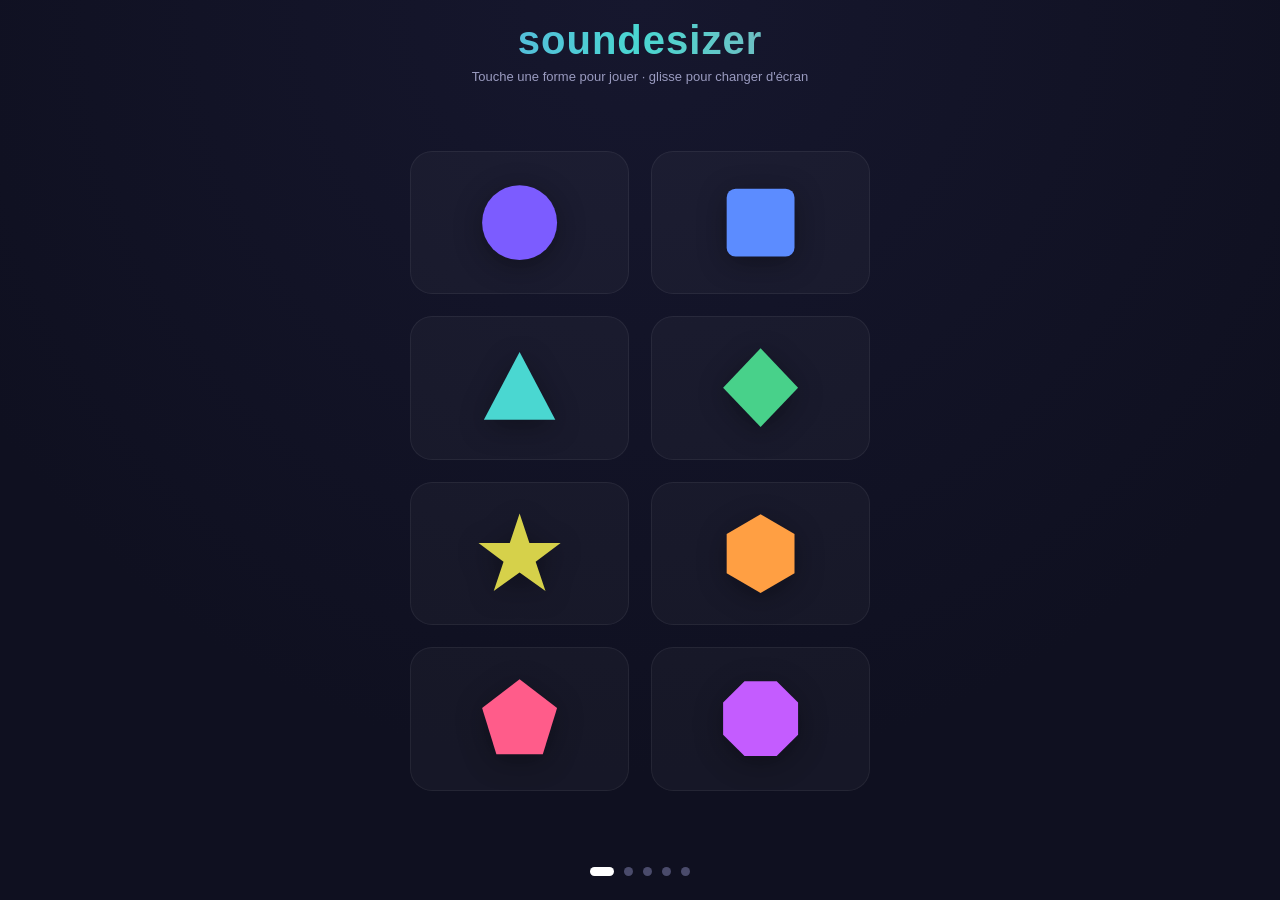
==== index.html @ 0e0ec76b "Add swipeable 5-screen sound toy with 40 unique shapes - Grille de 8 formes par écran, sons synthéti" ====
<!DOCTYPE html>
<html lang="fr">
<head>
  <meta charset="UTF-8" />
  <meta name="viewport" content="width=device-width, initial-scale=1.0, maximum-scale=1.0, user-scalable=no" />
  <meta name="theme-color" content="#0f1020" />
  <title>soundesizer</title>
  <link rel="stylesheet" href="style.css" />
</head>
<body>
  <header class="topbar">
    <h1 class="logo">soundesizer</h1>
    <p class="hint">Touche une forme pour jouer · glisse pour changer d'écran</p>
  </header>

  <main class="stage">
    <!-- Les écrans (slides) sont générés par app.js -->
    <div class="viewport">
      <div class="track" id="track"></div>
    </div>

    <!-- Indicateurs de swipe (dots) -->
    <div class="dots" id="dots"></div>
  </main>

  <script src="app.js"></script>
</body>
</html>
---- style.css ----
:root {
  --bg: #0f1020;
  --bg-2: #16172e;
  --fg: #f4f4ff;
  --muted: #8b8bca;
  --dot: #4a4b6b;
  --dot-active: #ffffff;
}

* {
  box-sizing: border-box;
  -webkit-tap-highlight-color: transparent;
}

html, body {
  margin: 0;
  padding: 0;
  height: 100%;
  overflow: hidden;
}

body {
  font-family: -apple-system, BlinkMacSystemFont, "Segoe UI", Roboto, Helvetica, Arial, sans-serif;
  background: radial-gradient(circle at 50% 0%, var(--bg-2), var(--bg) 70%);
  color: var(--fg);
  display: flex;
  flex-direction: column;
  height: 100dvh;
  user-select: none;
  -webkit-user-select: none;
}

/* ---------- Top bar ---------- */
.topbar {
  text-align: center;
  padding: 18px 16px 6px;
  flex: 0 0 auto;
}

.logo {
  margin: 0;
  font-size: clamp(26px, 7vw, 40px);
  font-weight: 800;
  letter-spacing: 1px;
  background: linear-gradient(90deg, #7c5cff, #4ad7d1, #ff5c8a);
  -webkit-background-clip: text;
  background-clip: text;
  color: transparent;
}

.hint {
  margin: 6px 0 0;
  font-size: 13px;
  color: #9a9bc0;
}

/* ---------- Stage / slides ---------- */
.stage {
  flex: 1 1 auto;
  display: flex;
  flex-direction: column;
  min-height: 0;
}

.viewport {
  flex: 1 1 auto;
  overflow: hidden;
  position: relative;
  min-height: 0;
}

.track {
  display: flex;
  height: 100%;
  width: 100%;
  will-change: transform;
}

.slide {
  flex: 0 0 100%;
  width: 100%;
  height: 100%;
  display: flex;
  align-items: center;
  justify-content: center;
  padding: 10px 18px;
}

/* Grille de 8 formes : 2 colonnes x 4 lignes */
.grid {
  display: grid;
  grid-template-columns: repeat(2, 1fr);
  grid-template-rows: repeat(4, 1fr);
  gap: clamp(10px, 3vw, 22px);
  width: 100%;
  max-width: 460px;
  height: 100%;
  max-height: 640px;
}

.cell {
  display: flex;
  align-items: center;
  justify-content: center;
  border-radius: 22px;
  background: rgba(255, 255, 255, 0.03);
  border: 1px solid rgba(255, 255, 255, 0.06);
  cursor: pointer;
  transition: transform 0.08s ease, background 0.2s ease, box-shadow 0.2s ease;
}

.cell svg {
  width: 64%;
  height: 64%;
  pointer-events: none;
  filter: drop-shadow(0 6px 14px rgba(0, 0, 0, 0.35));
}

.cell.pulse {
  animation: pulse 0.45s ease-out;
}

@keyframes pulse {
  0%   { transform: scale(1); }
  30%  { transform: scale(1.16); }
  100% { transform: scale(1); }
}

/* ---------- Dots ---------- */
.dots {
  flex: 0 0 auto;
  display: flex;
  justify-content: center;
  align-items: center;
  gap: 10px;
  padding: 16px 0 24px;
}

.dot {
  width: 9px;
  height: 9px;
  border-radius: 50%;
  background: var(--dot);
  border: none;
  padding: 0;
  cursor: pointer;
  transition: transform 0.25s ease, background 0.25s ease, width 0.25s ease;
}

.dot.active {
  background: var(--dot-active);
  width: 24px;
  border-radius: 6px;
}
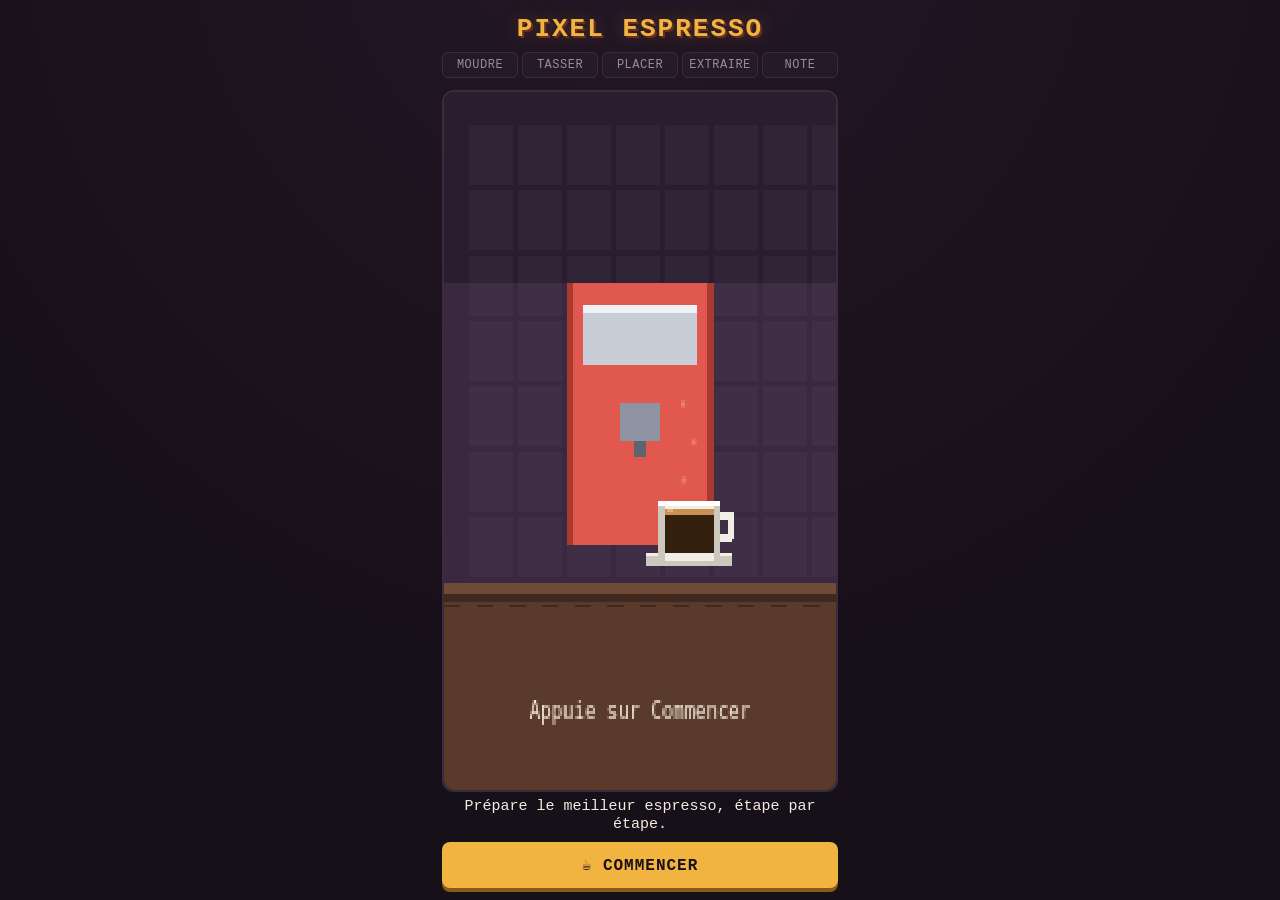
==== commit 372745c2: "Add Pixel Espresso: pixel-art espresso-making game Jeu pixel art en 5 étapes : moudre les grains (fi" ====
--- a/index.html
+++ b/index.html
@@ -3,26 +3,33 @@
 <head>
   <meta charset="UTF-8" />
   <meta name="viewport" content="width=device-width, initial-scale=1.0, maximum-scale=1.0, user-scalable=no" />
-  <meta name="theme-color" content="#0f1020" />
-  <title>soundesizer</title>
-  <link rel="stylesheet" href="style.css" />
+  <meta name="theme-color" content="#1a1320" />
+  <title>Pixel Espresso</title>
+  <link rel="stylesheet" href="game.css" />
 </head>
 <body>
-  <header class="topbar">
-    <h1 class="logo">soundesizer</h1>
-    <p class="hint">Touche une forme pour jouer · glisse pour changer d'écran</p>
-  </header>
+  <div class="frame">
+    <header class="hud">
+      <h1 class="title">PIXEL&nbsp;ESPRESSO</h1>
+      <ol class="steps" id="steps">
+        <li data-step="grind">Moudre</li>
+        <li data-step="tamp">Tasser</li>
+        <li data-step="place">Placer</li>
+        <li data-step="brew">Extraire</li>
+        <li data-step="score">Note</li>
+      </ol>
+    </header>
 
-  <main class="stage">
-    <!-- Les écrans (slides) sont générés par app.js -->
-    <div class="viewport">
-      <div class="track" id="track"></div>
+    <div class="screen">
+      <canvas id="game" width="192" height="256"></canvas>
     </div>
 
-    <!-- Indicateurs de swipe (dots) -->
-    <div class="dots" id="dots"></div>
-  </main>
+    <footer class="panel">
+      <p class="instruction" id="instruction">Prépare le meilleur espresso, étape par étape.</p>
+      <div class="controls" id="controls"></div>
+    </footer>
+  </div>
 
-  <script src="app.js"></script>
+  <script src="game.js"></script>
 </body>
 </html>
--- a/game.css
+++ b/game.css
@@ -0,0 +1,265 @@
+/* ============================================================
+   Pixel Espresso — feuille de style
+   Jeu pixel art : machine à espresso avec moulin.
+   ============================================================ */
+
+:root {
+  --bg:        #161019;
+  --bg-2:      #241726;
+  --ink:       #f4ecdf;
+  --muted:     #9a8aa0;
+  --accent:    #e0584e;   /* rouge machine */
+  --accent-2:  #f2b441;   /* crema / doré  */
+  --green:     #6fe08a;
+  --panel:     #1f1622;
+  --line:      #3a2c3e;
+}
+
+* {
+  box-sizing: border-box;
+  -webkit-tap-highlight-color: transparent;
+}
+
+html, body {
+  margin: 0;
+  height: 100%;
+}
+
+body {
+  font-family: "Courier New", ui-monospace, monospace;
+  background:
+    radial-gradient(circle at 50% -10%, var(--bg-2), var(--bg) 70%);
+  color: var(--ink);
+  height: 100dvh;
+  display: flex;
+  align-items: center;
+  justify-content: center;
+  user-select: none;
+  -webkit-user-select: none;
+  overflow: hidden;
+}
+
+.frame {
+  width: 100%;
+  max-width: 420px;
+  height: 100dvh;
+  display: flex;
+  flex-direction: column;
+  padding: 8px 12px 12px;
+}
+
+/* ---------------- HUD / haut ---------------- */
+.hud {
+  flex: 0 0 auto;
+  text-align: center;
+}
+
+.title {
+  margin: 6px 0 8px;
+  font-size: clamp(18px, 5.5vw, 26px);
+  letter-spacing: 2px;
+  font-weight: 800;
+  color: var(--accent-2);
+  text-shadow: 2px 2px 0 #6b2d1f, 0 0 18px rgba(242,180,65,0.25);
+}
+
+.steps {
+  display: flex;
+  justify-content: center;
+  gap: 4px;
+  list-style: none;
+  margin: 0 0 6px;
+  padding: 0;
+  font-size: clamp(9px, 2.7vw, 12px);
+}
+
+.steps li {
+  flex: 1 1 0;
+  padding: 5px 2px;
+  border: 1px solid var(--line);
+  border-radius: 6px;
+  color: var(--muted);
+  background: rgba(255,255,255,0.02);
+  transition: all 0.2s ease;
+  text-transform: uppercase;
+  letter-spacing: 0.5px;
+}
+
+.steps li.active {
+  color: #1a1018;
+  background: var(--accent-2);
+  border-color: var(--accent-2);
+  font-weight: 700;
+}
+
+.steps li.done {
+  color: var(--green);
+  border-color: rgba(111,224,138,0.5);
+}
+
+/* ---------------- Écran / canvas ---------------- */
+.screen {
+  flex: 1 1 auto;
+  min-height: 0;
+  display: flex;
+  align-items: center;
+  justify-content: center;
+  margin: 6px 0;
+  border-radius: 12px;
+  background: #0d0810;
+  border: 2px solid var(--line);
+  box-shadow: inset 0 0 30px rgba(0,0,0,0.6);
+  overflow: hidden;
+  position: relative;
+}
+
+canvas {
+  image-rendering: pixelated;
+  image-rendering: crisp-edges;
+  height: 100%;
+  width: auto;
+  max-width: 100%;
+  touch-action: none;
+}
+
+/* ---------------- Panneau de contrôle ---------------- */
+.panel {
+  flex: 0 0 auto;
+}
+
+.instruction {
+  margin: 0 0 8px;
+  text-align: center;
+  font-size: clamp(12px, 3.4vw, 15px);
+  min-height: 2.4em;
+  line-height: 1.2;
+  color: var(--ink);
+}
+
+.controls {
+  display: flex;
+  flex-direction: column;
+  gap: 8px;
+  align-items: stretch;
+}
+
+/* Boutons pixel */
+.btn {
+  font-family: inherit;
+  font-size: clamp(13px, 3.6vw, 16px);
+  font-weight: 700;
+  letter-spacing: 1px;
+  text-transform: uppercase;
+  color: #1a1018;
+  background: var(--accent-2);
+  border: none;
+  border-radius: 8px;
+  padding: 13px 16px;
+  cursor: pointer;
+  box-shadow: 0 4px 0 #8a5a16;
+  transition: transform 0.05s, box-shadow 0.05s;
+  touch-action: manipulation;
+}
+
+.btn:active {
+  transform: translateY(3px);
+  box-shadow: 0 1px 0 #8a5a16;
+}
+
+.btn.secondary {
+  background: #3a2c3e;
+  color: var(--ink);
+  box-shadow: 0 4px 0 #1d141f;
+}
+.btn.secondary:active { box-shadow: 0 1px 0 #1d141f; }
+
+.btn:disabled {
+  opacity: 0.4;
+  box-shadow: none;
+  transform: none;
+  cursor: default;
+}
+
+/* Rangée de boutons */
+.row {
+  display: flex;
+  gap: 8px;
+}
+.row .btn { flex: 1 1 0; }
+
+/* Sliders / réglages */
+.field {
+  display: flex;
+  flex-direction: column;
+  gap: 3px;
+}
+
+.field label {
+  display: flex;
+  justify-content: space-between;
+  font-size: 12px;
+  color: var(--muted);
+  text-transform: uppercase;
+  letter-spacing: 0.5px;
+}
+
+.field label b {
+  color: var(--accent-2);
+  font-size: 14px;
+}
+
+input[type="range"] {
+  -webkit-appearance: none;
+  appearance: none;
+  width: 100%;
+  height: 10px;
+  border-radius: 5px;
+  background: #2a1f2e;
+  border: 1px solid var(--line);
+  outline: none;
+  margin: 2px 0;
+}
+
+input[type="range"]::-webkit-slider-thumb {
+  -webkit-appearance: none;
+  appearance: none;
+  width: 20px;
+  height: 20px;
+  border-radius: 4px;
+  background: var(--accent);
+  border: 2px solid #fff;
+  cursor: pointer;
+}
+input[type="range"]::-moz-range-thumb {
+  width: 18px;
+  height: 18px;
+  border-radius: 4px;
+  background: var(--accent);
+  border: 2px solid #fff;
+  cursor: pointer;
+}
+
+/* Bloc de note finale */
+.scorebox {
+  text-align: center;
+}
+.scorebox .grade {
+  font-size: clamp(34px, 12vw, 56px);
+  font-weight: 800;
+  color: var(--accent-2);
+  text-shadow: 2px 2px 0 #6b2d1f;
+  line-height: 1;
+}
+.scorebox .verdict {
+  font-size: 14px;
+  margin: 6px 0 2px;
+}
+.scorebox .notes {
+  font-size: 12px;
+  color: var(--muted);
+  text-align: left;
+  margin: 8px auto 10px;
+  max-width: 320px;
+  line-height: 1.5;
+}
+.scorebox .notes li { margin: 2px 0; }
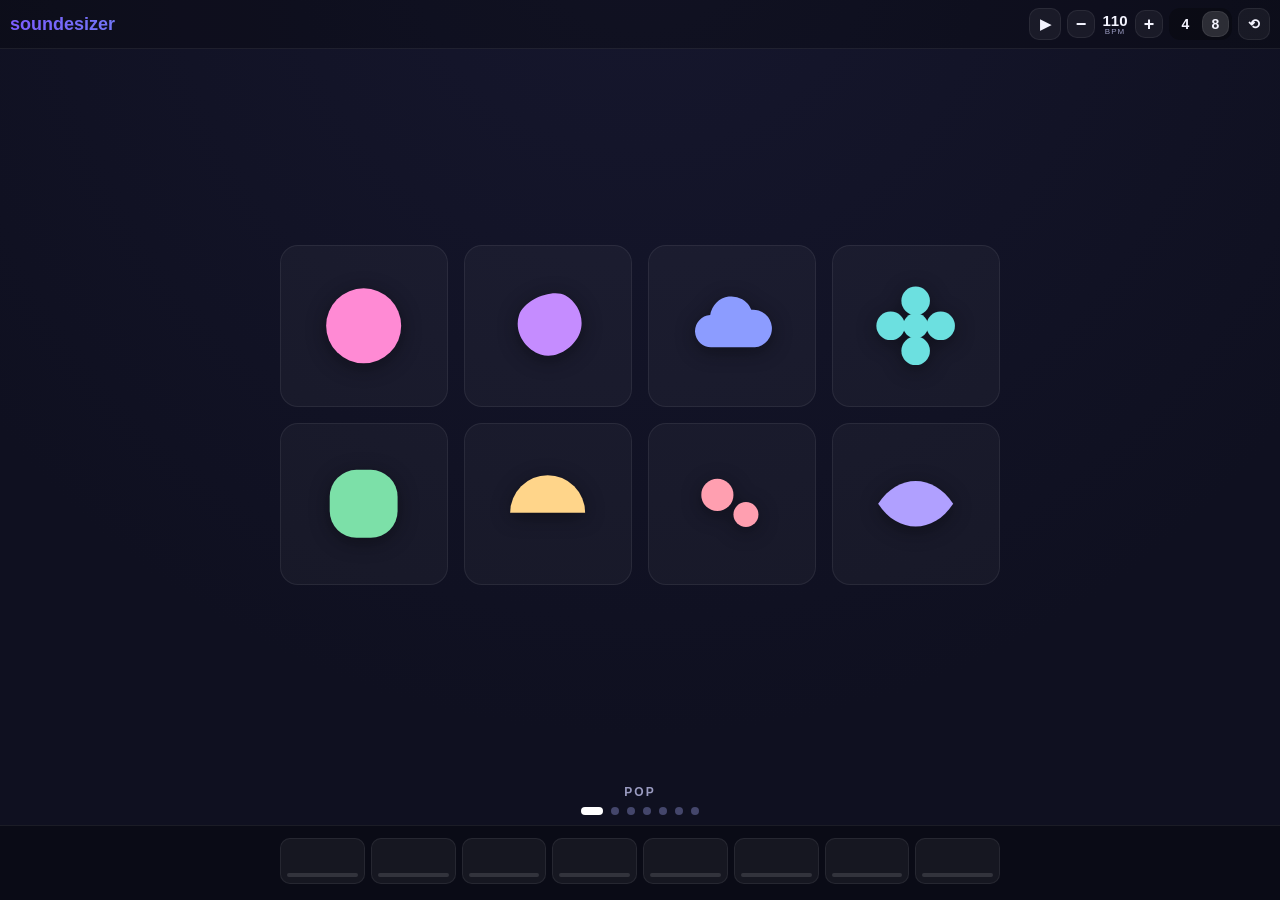
==== commit 2e598045: "Evolve into a loop-based groovebox - Toggle loops: tap a pad to start its loop, tap again to stop - " ====
--- a/index.html
+++ b/index.html
@@ -3,33 +3,43 @@
 <head>
   <meta charset="UTF-8" />
   <meta name="viewport" content="width=device-width, initial-scale=1.0, maximum-scale=1.0, user-scalable=no" />
-  <meta name="theme-color" content="#1a1320" />
-  <title>Pixel Espresso</title>
-  <link rel="stylesheet" href="game.css" />
+  <meta name="theme-color" content="#0f1020" />
+  <title>soundesizer</title>
+  <link rel="stylesheet" href="style.css" />
 </head>
 <body>
-  <div class="frame">
-    <header class="hud">
-      <h1 class="title">PIXEL&nbsp;ESPRESSO</h1>
-      <ol class="steps" id="steps">
-        <li data-step="grind">Moudre</li>
-        <li data-step="tamp">Tasser</li>
-        <li data-step="place">Placer</li>
-        <li data-step="brew">Extraire</li>
-        <li data-step="score">Note</li>
-      </ol>
-    </header>
+  <!-- Barre de transport : play, BPM, 4/8 temps, clear -->
+  <header class="topbar">
+    <div class="brand">soundesizer</div>
+    <div class="transport">
+      <button id="playBtn" class="t-btn play" aria-label="lecture / pause">▶</button>
+      <div class="bpm">
+        <button class="t-btn small" data-bpm="-5" aria-label="moins vite">−</button>
+        <span class="bpm-read"><b id="bpmVal">110</b><i>BPM</i></span>
+        <button class="t-btn small" data-bpm="5" aria-label="plus vite">+</button>
+      </div>
+      <div class="beats">
+        <button class="t-btn beat-opt" data-beats="4">4</button>
+        <button class="t-btn beat-opt sel" data-beats="8">8</button>
+      </div>
+      <button id="clearBtn" class="t-btn clear" aria-label="tout arrêter">⟲</button>
+    </div>
+  </header>
 
-    <div class="screen">
-      <canvas id="game" width="192" height="256"></canvas>
+  <!-- Écrans de pads (générés par app.js) -->
+  <main class="stage">
+    <div class="viewport">
+      <div class="track" id="track"></div>
     </div>
+    <div class="panel-label" id="panelLabel"></div>
+    <div class="dots" id="dots"></div>
+  </main>
 
-    <footer class="panel">
-      <p class="instruction" id="instruction">Prépare le meilleur espresso, étape par étape.</p>
-      <div class="controls" id="controls"></div>
-    </footer>
-  </div>
+  <!-- Visualisation du séquenceur -->
+  <footer class="sequencer">
+    <div class="seq-bar" id="seqBar"></div>
+  </footer>
 
-  <script src="game.js"></script>
+  <script src="app.js"></script>
 </body>
 </html>
--- a/style.css
+++ b/style.css
@@ -0,0 +1,233 @@
+:root {
+  --bg: #0f1020;
+  --bg-2: #16172e;
+  --fg: #f4f4ff;
+  --dot: #44466b;
+  --dot-active: #ffffff;
+  --panel: rgba(255, 255, 255, 0.035);
+  --panel-bd: rgba(255, 255, 255, 0.07);
+}
+
+* { box-sizing: border-box; -webkit-tap-highlight-color: transparent; }
+
+html, body { margin: 0; padding: 0; height: 100%; overflow: hidden; }
+
+body {
+  font-family: -apple-system, BlinkMacSystemFont, "Segoe UI", Roboto, Helvetica, Arial, sans-serif;
+  background: radial-gradient(circle at 50% -10%, var(--bg-2), var(--bg) 70%);
+  color: var(--fg);
+  display: flex;
+  flex-direction: column;
+  height: 100dvh;
+  user-select: none;
+  -webkit-user-select: none;
+  overscroll-behavior: none;
+}
+
+/* ---------------- Transport ---------------- */
+.topbar {
+  flex: 0 0 auto;
+  display: flex;
+  align-items: center;
+  justify-content: space-between;
+  gap: 8px;
+  padding: 8px 10px;
+  background: rgba(0, 0, 0, 0.25);
+  border-bottom: 1px solid var(--panel-bd);
+}
+
+.brand {
+  font-size: clamp(13px, 4vw, 18px);
+  font-weight: 800;
+  letter-spacing: 0;
+  background: linear-gradient(90deg, #7c5cff, #4ad7d1, #ff5c8a);
+  -webkit-background-clip: text;
+  background-clip: text;
+  color: transparent;
+  white-space: nowrap;
+  overflow: hidden;
+  text-overflow: ellipsis;
+  flex: 1 1 auto;
+  min-width: 0;
+}
+
+.transport { display: flex; align-items: center; gap: 6px; flex: 0 0 auto; }
+
+.t-btn {
+  display: inline-flex;
+  align-items: center;
+  justify-content: center;
+  min-width: 32px;
+  height: 32px;
+  padding: 0 8px;
+  border-radius: 10px;
+  border: 1px solid var(--panel-bd);
+  background: rgba(255, 255, 255, 0.05);
+  color: var(--fg);
+  font-size: 14px;
+  font-weight: 700;
+  cursor: pointer;
+  transition: background 0.15s, transform 0.08s, box-shadow 0.15s;
+}
+.t-btn:active { transform: scale(0.92); }
+.t-btn.small { min-width: 28px; height: 28px; font-size: 18px; padding: 0; }
+
+.play.playing {
+  background: linear-gradient(135deg, #7c5cff, #4ad7d1);
+  border-color: transparent;
+  box-shadow: 0 0 16px rgba(124, 92, 255, 0.6);
+}
+
+.bpm { display: flex; align-items: center; gap: 3px; }
+.bpm-read { display: flex; flex-direction: column; align-items: center; line-height: 1; min-width: 34px; }
+.bpm-read b { font-size: 15px; }
+.bpm-read i { font-size: 8px; font-style: normal; letter-spacing: 1px; color: #9a9bc0; }
+
+.beats { display: flex; gap: 3px; background: rgba(0,0,0,0.25); padding: 3px; border-radius: 11px; }
+.beat-opt { min-width: 27px; height: 26px; border: none; background: transparent; }
+.beat-opt.sel { background: rgba(255,255,255,0.14); box-shadow: inset 0 0 0 1px var(--panel-bd); }
+
+/* ---------------- Stage / écrans ---------------- */
+.stage { flex: 1 1 auto; display: flex; flex-direction: column; min-height: 0; }
+
+.viewport { flex: 1 1 auto; overflow: hidden; position: relative; min-height: 0; }
+
+.track { display: flex; height: 100%; width: 100%; will-change: transform; }
+
+.slide {
+  flex: 0 0 100%;
+  width: 100%;
+  height: 100%;
+  display: flex;
+  align-items: center;
+  justify-content: center;
+  padding: 8px 16px;
+}
+
+/* Grille de 8 pads : 4 colonnes x 2 lignes (format plus bas qu'avant) */
+.grid {
+  display: grid;
+  grid-template-columns: repeat(4, 1fr);
+  grid-template-rows: repeat(2, 1fr);
+  gap: clamp(8px, 2.2vw, 16px);
+  width: 100%;
+  max-width: 720px;
+  height: 100%;
+  max-height: 340px;
+}
+
+.cell {
+  position: relative;
+  display: flex;
+  align-items: center;
+  justify-content: center;
+  border-radius: 18px;
+  background: var(--panel);
+  border: 1px solid var(--panel-bd);
+  cursor: pointer;
+  overflow: hidden;
+  transition: background 0.2s, box-shadow 0.25s, border-color 0.25s;
+}
+
+.cell svg {
+  width: 58%;
+  height: 58%;
+  pointer-events: none;
+  filter: drop-shadow(0 4px 10px rgba(0, 0, 0, 0.4));
+  transition: transform 0.2s ease;
+}
+
+/* Pad actif : halo coloré + anneau qui pulse */
+.cell.active {
+  background: rgba(255, 255, 255, 0.08);
+  border-color: var(--glow, #7c5cff);
+  box-shadow: 0 0 0 1px var(--glow, #7c5cff), 0 0 22px -2px var(--glow, #7c5cff);
+}
+.cell.active svg { transform: scale(1.06); }
+.cell.active::after {
+  content: "";
+  position: absolute;
+  inset: 0;
+  border-radius: inherit;
+  border: 2px solid var(--glow, #7c5cff);
+  opacity: 0;
+  animation: ring 1.2s ease-out infinite;
+  pointer-events: none;
+}
+@keyframes ring {
+  0%   { opacity: 0.7; transform: scale(0.85); }
+  100% { opacity: 0;   transform: scale(1.15); }
+}
+
+/* Ondulation au tap */
+.ripple {
+  position: absolute;
+  border-radius: 50%;
+  background: var(--glow, #fff);
+  opacity: 0.45;
+  transform: scale(0);
+  pointer-events: none;
+  mix-blend-mode: screen;
+}
+
+/* ---------------- Label + dots ---------------- */
+.panel-label {
+  flex: 0 0 auto;
+  text-align: center;
+  font-size: 12px;
+  letter-spacing: 2px;
+  text-transform: uppercase;
+  color: #9a9bc0;
+  padding: 4px 0 2px;
+  font-weight: 700;
+}
+
+.dots { flex: 0 0 auto; display: flex; justify-content: center; align-items: center; gap: 8px; padding: 6px 0 10px; }
+
+.dot {
+  width: 8px; height: 8px; border-radius: 50%;
+  background: var(--dot); border: none; padding: 0; cursor: pointer;
+  transition: transform 0.25s, background 0.25s, width 0.25s, box-shadow 0.25s;
+}
+.dot.active { background: var(--dot-active); width: 22px; border-radius: 5px; }
+.dot.has-active { box-shadow: 0 0 10px 1px var(--dot-glow, #7c5cff); background: var(--dot-glow, #7c5cff); }
+.dot.active.has-active { background: #fff; }
+
+/* ---------------- Séquenceur ---------------- */
+.sequencer {
+  flex: 0 0 auto;
+  padding: 12px 16px calc(16px + env(safe-area-inset-bottom, 0px));
+  background: rgba(0, 0, 0, 0.3);
+  border-top: 1px solid var(--panel-bd);
+}
+
+.seq-bar { display: flex; gap: 6px; width: 100%; max-width: 720px; margin: 0 auto; }
+
+.step {
+  position: relative;
+  flex: 1 1 0;
+  height: 46px;
+  border-radius: 10px;
+  background: rgba(255, 255, 255, 0.05);
+  border: 1px solid var(--panel-bd);
+  overflow: hidden;
+  transition: background 0.1s, box-shadow 0.1s;
+}
+.step::before {
+  content: "";
+  position: absolute;
+  left: 6px; right: 6px; bottom: 6px;
+  height: 4px; border-radius: 2px;
+  background: rgba(255, 255, 255, 0.12);
+}
+/* tête de lecture */
+.step.play {
+  background: linear-gradient(180deg, rgba(124,92,255,0.35), rgba(74,215,209,0.18));
+  box-shadow: inset 0 0 0 1px rgba(255,255,255,0.3), 0 0 18px -2px #7c5cff;
+}
+.step.play::before { background: #fff; box-shadow: 0 0 10px #fff; }
+
+@media (max-width: 420px) {
+  .grid { max-height: 300px; }
+  .step { height: 40px; }
+}
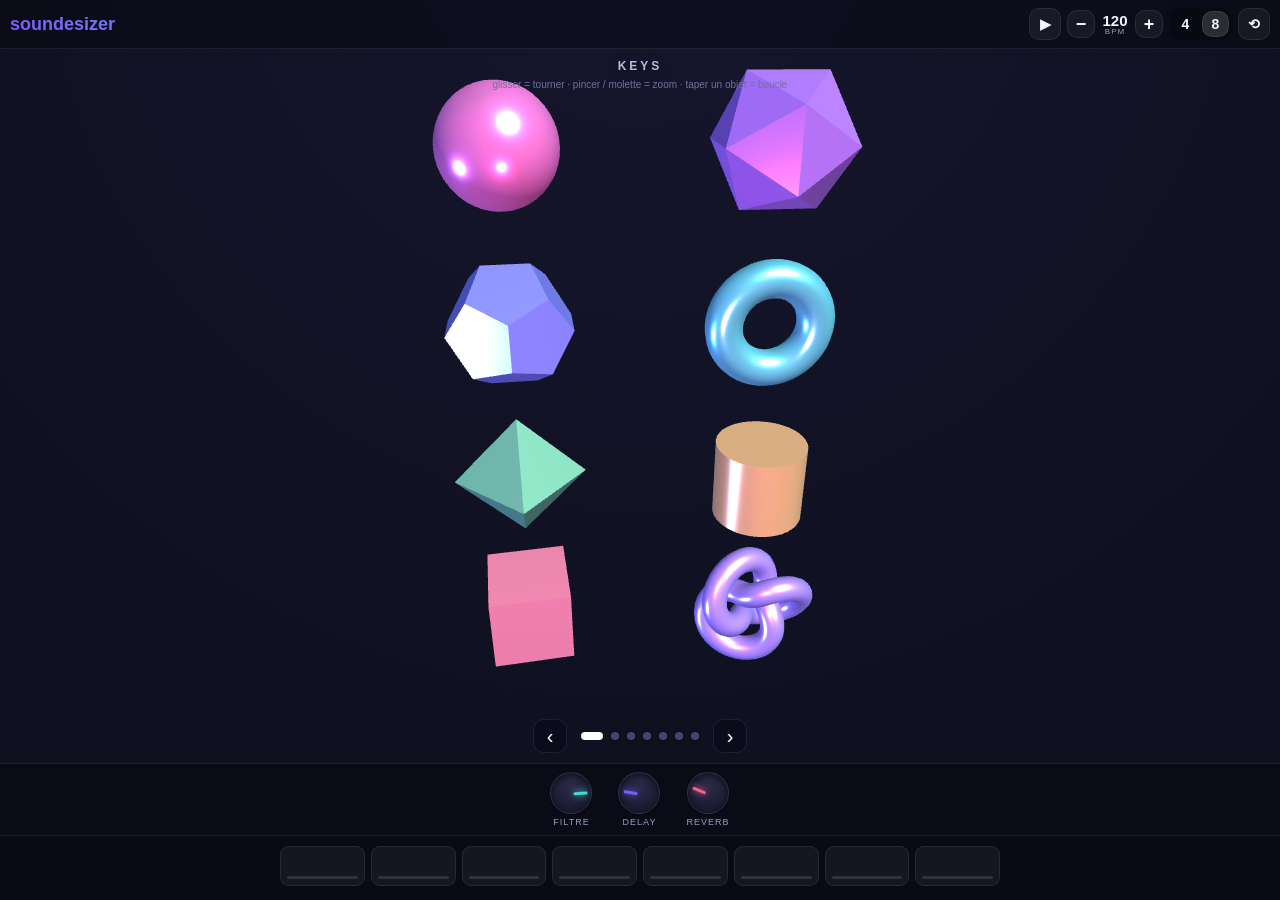
==== commit 6c20ebd4: "3D groovebox: Three.js pads, melodic techno/house sounds, sung vocals, FX knobs Audio - Rebuilt all " ====
--- a/index.html
+++ b/index.html
@@ -5,17 +5,17 @@
   <meta name="viewport" content="width=device-width, initial-scale=1.0, maximum-scale=1.0, user-scalable=no" />
   <meta name="theme-color" content="#0f1020" />
   <title>soundesizer</title>
-  <link rel="stylesheet" href="style.css" />
+  <link rel="stylesheet" href="style.css?v=3" />
 </head>
 <body>
-  <!-- Barre de transport : play, BPM, 4/8 temps, clear -->
+  <!-- Transport -->
   <header class="topbar">
     <div class="brand">soundesizer</div>
     <div class="transport">
       <button id="playBtn" class="t-btn play" aria-label="lecture / pause">▶</button>
       <div class="bpm">
         <button class="t-btn small" data-bpm="-5" aria-label="moins vite">−</button>
-        <span class="bpm-read"><b id="bpmVal">110</b><i>BPM</i></span>
+        <span class="bpm-read"><b id="bpmVal">120</b><i>BPM</i></span>
         <button class="t-btn small" data-bpm="5" aria-label="plus vite">+</button>
       </div>
       <div class="beats">
@@ -26,20 +26,27 @@
     </div>
   </header>
 
-  <!-- Écrans de pads (générés par app.js) -->
+  <!-- Scène 3D -->
   <main class="stage">
-    <div class="viewport">
-      <div class="track" id="track"></div>
+    <canvas id="scene"></canvas>
+    <div class="panel-label" id="panelLabel"></div>
+    <div class="overlay">
+      <button class="nav" id="prev" aria-label="écran précédent">‹</button>
+      <div class="dots" id="dots"></div>
+      <button class="nav" id="next" aria-label="écran suivant">›</button>
     </div>
-    <div class="panel-label" id="panelLabel"></div>
-    <div class="dots" id="dots"></div>
+    <div class="hint-3d" id="hint3d">glisser = tourner · pincer / molette = zoom · taper un objet = boucle</div>
   </main>
 
-  <!-- Visualisation du séquenceur -->
+  <!-- Potards d'effets -->
+  <div class="fxrow" id="fxrow"></div>
+
+  <!-- Séquenceur -->
   <footer class="sequencer">
     <div class="seq-bar" id="seqBar"></div>
   </footer>
 
-  <script src="app.js"></script>
+  <script src="three.min.js?v=r128"></script>
+  <script src="app.js?v=3"></script>
 </body>
 </html>
--- a/style.css
+++ b/style.css
@@ -4,12 +4,10 @@
   --fg: #f4f4ff;
   --dot: #44466b;
   --dot-active: #ffffff;
-  --panel: rgba(255, 255, 255, 0.035);
-  --panel-bd: rgba(255, 255, 255, 0.07);
+  --panel-bd: rgba(255, 255, 255, 0.08);
 }
 
 * { box-sizing: border-box; -webkit-tap-highlight-color: transparent; }
-
 html, body { margin: 0; padding: 0; height: 100%; overflow: hidden; }
 
 body {
@@ -27,207 +25,120 @@
 /* ---------------- Transport ---------------- */
 .topbar {
   flex: 0 0 auto;
-  display: flex;
-  align-items: center;
-  justify-content: space-between;
-  gap: 8px;
-  padding: 8px 10px;
-  background: rgba(0, 0, 0, 0.25);
+  display: flex; align-items: center; justify-content: space-between;
+  gap: 8px; padding: 8px 10px;
+  background: rgba(0, 0, 0, 0.3);
   border-bottom: 1px solid var(--panel-bd);
+  z-index: 3;
 }
-
 .brand {
-  font-size: clamp(13px, 4vw, 18px);
-  font-weight: 800;
-  letter-spacing: 0;
+  font-size: clamp(13px, 4vw, 18px); font-weight: 800; letter-spacing: 0;
   background: linear-gradient(90deg, #7c5cff, #4ad7d1, #ff5c8a);
-  -webkit-background-clip: text;
-  background-clip: text;
-  color: transparent;
-  white-space: nowrap;
-  overflow: hidden;
-  text-overflow: ellipsis;
-  flex: 1 1 auto;
-  min-width: 0;
+  -webkit-background-clip: text; background-clip: text; color: transparent;
+  white-space: nowrap; overflow: hidden; text-overflow: ellipsis;
+  flex: 1 1 auto; min-width: 0;
 }
-
 .transport { display: flex; align-items: center; gap: 6px; flex: 0 0 auto; }
-
 .t-btn {
-  display: inline-flex;
-  align-items: center;
-  justify-content: center;
-  min-width: 32px;
-  height: 32px;
-  padding: 0 8px;
-  border-radius: 10px;
-  border: 1px solid var(--panel-bd);
-  background: rgba(255, 255, 255, 0.05);
-  color: var(--fg);
-  font-size: 14px;
-  font-weight: 700;
-  cursor: pointer;
+  display: inline-flex; align-items: center; justify-content: center;
+  min-width: 32px; height: 32px; padding: 0 8px; border-radius: 10px;
+  border: 1px solid var(--panel-bd); background: rgba(255, 255, 255, 0.05);
+  color: var(--fg); font-size: 14px; font-weight: 700; cursor: pointer;
   transition: background 0.15s, transform 0.08s, box-shadow 0.15s;
 }
 .t-btn:active { transform: scale(0.92); }
 .t-btn.small { min-width: 28px; height: 28px; font-size: 18px; padding: 0; }
-
 .play.playing {
-  background: linear-gradient(135deg, #7c5cff, #4ad7d1);
-  border-color: transparent;
+  background: linear-gradient(135deg, #7c5cff, #4ad7d1); border-color: transparent;
   box-shadow: 0 0 16px rgba(124, 92, 255, 0.6);
 }
-
 .bpm { display: flex; align-items: center; gap: 3px; }
 .bpm-read { display: flex; flex-direction: column; align-items: center; line-height: 1; min-width: 34px; }
 .bpm-read b { font-size: 15px; }
 .bpm-read i { font-size: 8px; font-style: normal; letter-spacing: 1px; color: #9a9bc0; }
-
 .beats { display: flex; gap: 3px; background: rgba(0,0,0,0.25); padding: 3px; border-radius: 11px; }
 .beat-opt { min-width: 27px; height: 26px; border: none; background: transparent; }
 .beat-opt.sel { background: rgba(255,255,255,0.14); box-shadow: inset 0 0 0 1px var(--panel-bd); }
 
-/* ---------------- Stage / écrans ---------------- */
-.stage { flex: 1 1 auto; display: flex; flex-direction: column; min-height: 0; }
+/* ---------------- Scène 3D ---------------- */
+.stage { position: relative; flex: 1 1 auto; min-height: 0; }
+#scene { position: absolute; inset: 0; width: 100%; height: 100%; display: block; touch-action: none; }
 
-.viewport { flex: 1 1 auto; overflow: hidden; position: relative; min-height: 0; }
+.panel-label {
+  position: absolute; top: 10px; left: 0; right: 0; text-align: center;
+  font-size: 12px; letter-spacing: 3px; text-transform: uppercase;
+  color: #b9bade; font-weight: 700; pointer-events: none; z-index: 2;
+  text-shadow: 0 2px 10px rgba(0,0,0,0.6);
+}
+.hint-3d {
+  position: absolute; top: 30px; left: 0; right: 0; text-align: center;
+  font-size: 10px; color: #70719c; pointer-events: none; z-index: 2;
+  transition: opacity 0.6s; padding: 0 12px;
+}
+.hint-3d.hide { opacity: 0; }
 
-.track { display: flex; height: 100%; width: 100%; will-change: transform; }
-
-.slide {
-  flex: 0 0 100%;
-  width: 100%;
-  height: 100%;
-  display: flex;
-  align-items: center;
-  justify-content: center;
-  padding: 8px 16px;
+.overlay {
+  position: absolute; left: 0; right: 0; bottom: 10px;
+  display: flex; align-items: center; justify-content: center; gap: 14px;
+  pointer-events: none; z-index: 2;
 }
-
-/* Grille de 8 pads : 4 colonnes x 2 lignes (format plus bas qu'avant) */
-.grid {
-  display: grid;
-  grid-template-columns: repeat(4, 1fr);
-  grid-template-rows: repeat(2, 1fr);
-  gap: clamp(8px, 2.2vw, 16px);
-  width: 100%;
-  max-width: 720px;
-  height: 100%;
-  max-height: 340px;
+.nav {
+  pointer-events: auto;
+  width: 34px; height: 34px; border-radius: 10px;
+  border: 1px solid var(--panel-bd); background: rgba(10,10,25,0.55);
+  color: #fff; font-size: 20px; line-height: 1; cursor: pointer;
+  display: flex; align-items: center; justify-content: center;
+  backdrop-filter: blur(4px);
 }
-
-.cell {
-  position: relative;
-  display: flex;
-  align-items: center;
-  justify-content: center;
-  border-radius: 18px;
-  background: var(--panel);
-  border: 1px solid var(--panel-bd);
-  cursor: pointer;
-  overflow: hidden;
-  transition: background 0.2s, box-shadow 0.25s, border-color 0.25s;
-}
-
-.cell svg {
-  width: 58%;
-  height: 58%;
-  pointer-events: none;
-  filter: drop-shadow(0 4px 10px rgba(0, 0, 0, 0.4));
-  transition: transform 0.2s ease;
-}
-
-/* Pad actif : halo coloré + anneau qui pulse */
-.cell.active {
-  background: rgba(255, 255, 255, 0.08);
-  border-color: var(--glow, #7c5cff);
-  box-shadow: 0 0 0 1px var(--glow, #7c5cff), 0 0 22px -2px var(--glow, #7c5cff);
-}
-.cell.active svg { transform: scale(1.06); }
-.cell.active::after {
-  content: "";
-  position: absolute;
-  inset: 0;
-  border-radius: inherit;
-  border: 2px solid var(--glow, #7c5cff);
-  opacity: 0;
-  animation: ring 1.2s ease-out infinite;
-  pointer-events: none;
-}
-@keyframes ring {
-  0%   { opacity: 0.7; transform: scale(0.85); }
-  100% { opacity: 0;   transform: scale(1.15); }
-}
-
-/* Ondulation au tap */
-.ripple {
-  position: absolute;
-  border-radius: 50%;
-  background: var(--glow, #fff);
-  opacity: 0.45;
-  transform: scale(0);
-  pointer-events: none;
-  mix-blend-mode: screen;
-}
-
-/* ---------------- Label + dots ---------------- */
-.panel-label {
-  flex: 0 0 auto;
-  text-align: center;
-  font-size: 12px;
-  letter-spacing: 2px;
-  text-transform: uppercase;
-  color: #9a9bc0;
-  padding: 4px 0 2px;
-  font-weight: 700;
-}
-
-.dots { flex: 0 0 auto; display: flex; justify-content: center; align-items: center; gap: 8px; padding: 6px 0 10px; }
-
+.dots { pointer-events: auto; display: flex; align-items: center; gap: 8px; }
 .dot {
-  width: 8px; height: 8px; border-radius: 50%;
-  background: var(--dot); border: none; padding: 0; cursor: pointer;
+  width: 8px; height: 8px; border-radius: 50%; background: var(--dot);
+  border: none; padding: 0; cursor: pointer;
   transition: transform 0.25s, background 0.25s, width 0.25s, box-shadow 0.25s;
 }
 .dot.active { background: var(--dot-active); width: 22px; border-radius: 5px; }
 .dot.has-active { box-shadow: 0 0 10px 1px var(--dot-glow, #7c5cff); background: var(--dot-glow, #7c5cff); }
 .dot.active.has-active { background: #fff; }
 
+/* ---------------- Potards ---------------- */
+.fxrow {
+  flex: 0 0 auto; display: flex; justify-content: center; gap: 26px;
+  padding: 8px 0; background: rgba(0, 0, 0, 0.3);
+  border-top: 1px solid var(--panel-bd);
+}
+.knob { display: flex; flex-direction: column; align-items: center; gap: 3px; }
+.dial {
+  width: 42px; height: 42px; border-radius: 50%;
+  background: radial-gradient(circle at 50% 32%, #2a2b48, #141528);
+  border: 1px solid var(--panel-bd); position: relative; cursor: ns-resize;
+  box-shadow: inset 0 2px 6px rgba(0,0,0,0.55), 0 1px 2px rgba(0,0,0,0.4);
+  touch-action: none;
+}
+.dial .tick {
+  position: absolute; left: 50%; top: 5px; width: 3px; height: 14px;
+  margin-left: -1.5px; background: var(--glow, #7c5cff); border-radius: 2px;
+  transform-origin: 50% 16px; box-shadow: 0 0 7px var(--glow, #7c5cff);
+}
+.knob label { font-size: 9px; letter-spacing: 1px; color: #9a9bc0; text-transform: uppercase; }
+
 /* ---------------- Séquenceur ---------------- */
 .sequencer {
   flex: 0 0 auto;
-  padding: 12px 16px calc(16px + env(safe-area-inset-bottom, 0px));
-  background: rgba(0, 0, 0, 0.3);
-  border-top: 1px solid var(--panel-bd);
+  padding: 10px 14px calc(14px + env(safe-area-inset-bottom, 0px));
+  background: rgba(0, 0, 0, 0.35); border-top: 1px solid var(--panel-bd);
 }
-
 .seq-bar { display: flex; gap: 6px; width: 100%; max-width: 720px; margin: 0 auto; }
-
 .step {
-  position: relative;
-  flex: 1 1 0;
-  height: 46px;
-  border-radius: 10px;
-  background: rgba(255, 255, 255, 0.05);
-  border: 1px solid var(--panel-bd);
-  overflow: hidden;
-  transition: background 0.1s, box-shadow 0.1s;
+  position: relative; flex: 1 1 0; height: 40px; border-radius: 9px;
+  background: rgba(255, 255, 255, 0.05); border: 1px solid var(--panel-bd);
+  overflow: hidden; transition: background 0.08s, box-shadow 0.08s;
 }
 .step::before {
-  content: "";
-  position: absolute;
-  left: 6px; right: 6px; bottom: 6px;
-  height: 4px; border-radius: 2px;
-  background: rgba(255, 255, 255, 0.12);
+  content: ""; position: absolute; left: 6px; right: 6px; bottom: 6px;
+  height: 3px; border-radius: 2px; background: rgba(255, 255, 255, 0.12);
 }
-/* tête de lecture */
 .step.play {
-  background: linear-gradient(180deg, rgba(124,92,255,0.35), rgba(74,215,209,0.18));
-  box-shadow: inset 0 0 0 1px rgba(255,255,255,0.3), 0 0 18px -2px #7c5cff;
+  background: linear-gradient(180deg, rgba(124,92,255,0.4), rgba(74,215,209,0.2));
+  box-shadow: inset 0 0 0 1px rgba(255,255,255,0.3), 0 0 16px -2px #7c5cff;
 }
 .step.play::before { background: #fff; box-shadow: 0 0 10px #fff; }
-
-@media (max-width: 420px) {
-  .grid { max-height: 300px; }
-  .step { height: 40px; }
-}
